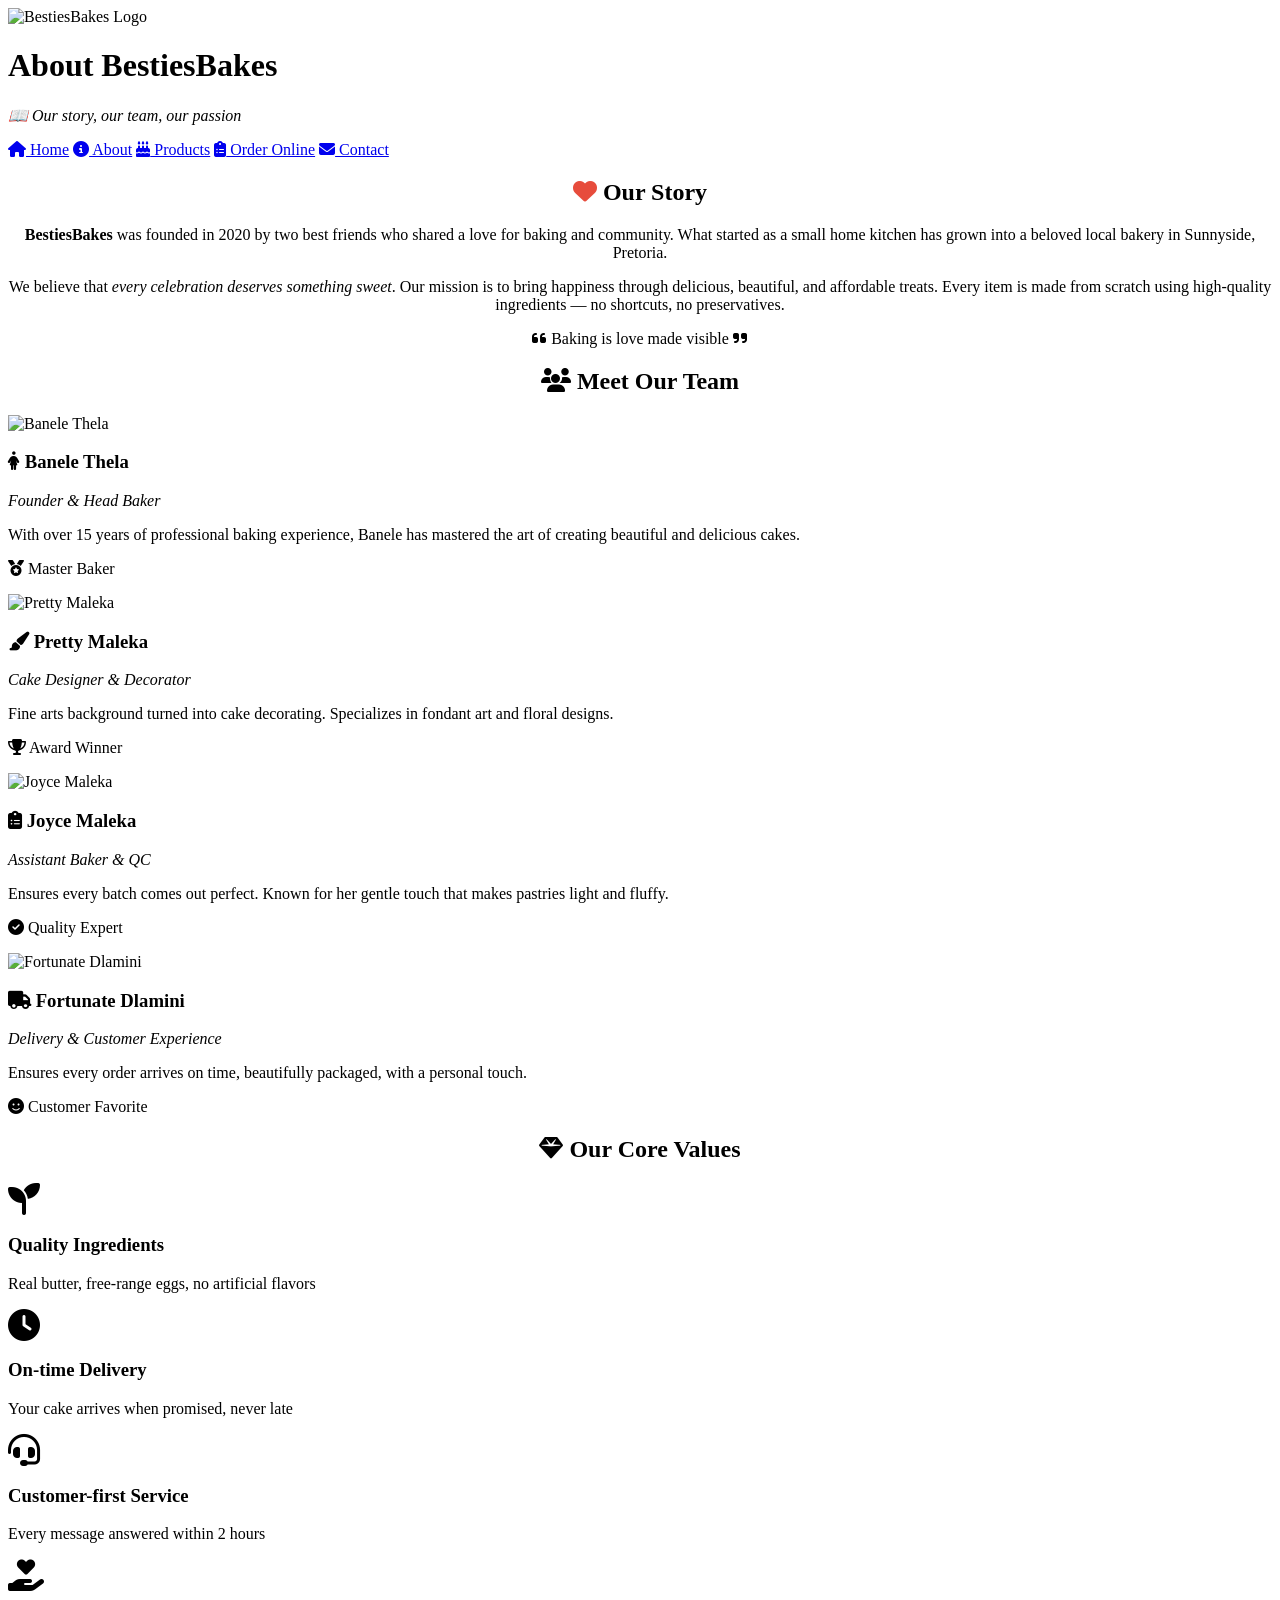
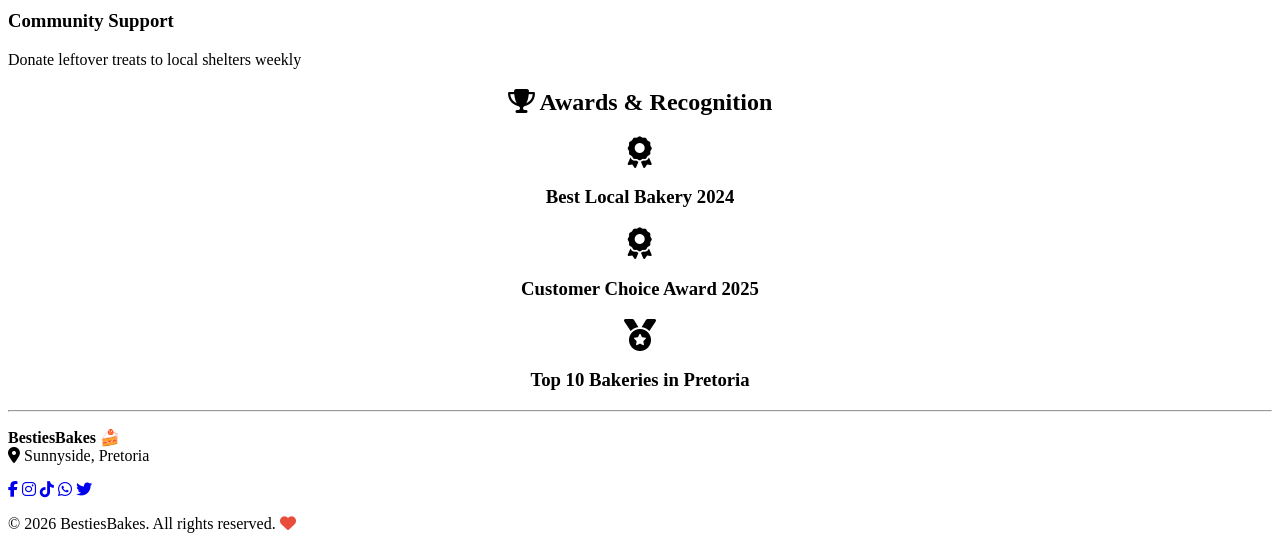
==== about.html @ 9dcc9123 "Add files via upload" ====
<!DOCTYPE html>
<html lang="en">
<head>
    <meta charset="UTF-8">
    <meta name="viewport" content="width=device-width, initial-scale=1.0">
    <title>BestiesBakes | About - Our Story & Team</title>
    <link rel="stylesheet" href="css/style.css">
    <link rel="stylesheet" href="https://cdnjs.cloudflare.com/ajax/libs/font-awesome/6.4.0/css/all.min.css">
</head>
<body>

<header>
    <img src="images/logo1.jpg" alt="BestiesBakes Logo">
    <h1>About BestiesBakes</h1>
    <p><i>📖 Our story, our team, our passion</i></p>
</header>

<nav>
    <a href="index.html"><i class="fas fa-home"></i> Home</a>
    <a href="about.html"><i class="fas fa-info-circle"></i> About</a>
    <a href="products.html"><i class="fas fa-cake-candles"></i> Products</a>
    <a href="order.html"><i class="fas fa-clipboard-list"></i> Order Online</a>
    <a href="contact.html"><i class="fas fa-envelope"></i> Contact</a>
</nav>

<!-- Our Story -->
<section class="section">
    <h2 style="text-align: center;"><i class="fas fa-heart" style="color: #e74c3c;"></i> Our Story</h2>
    <div class="highlight-box" style="text-align: center;">
        <p><b>BestiesBakes</b> was founded in 2020 by two best friends who shared a love for baking and community. 
        What started as a small home kitchen has grown into a beloved local bakery in Sunnyside, Pretoria.</p>
        <p>We believe that <i>every celebration deserves something sweet</i>. Our mission is to bring happiness 
        through delicious, beautiful, and affordable treats. Every item is made from scratch using high-quality 
        ingredients — no shortcuts, no preservatives.</p>
        <p><i class="fas fa-quote-left"></i> Baking is love made visible <i class="fas fa-quote-right"></i></p>
    </div>
</section>

<!-- Meet Our Team -->
<section class="section">
    <h2 style="text-align: center;"><i class="fas fa-users"></i> Meet Our Team</h2>
    <div class="product-grid">
        <div class="product-card">
            <img src="images/benale.jpg" alt="Banele Thela">
            <div class="product-card-content">
                <h3><i class="fas fa-female"></i> Banele Thela</h3>
                <p><i>Founder & Head Baker</i></p>
                <p>With over 15 years of professional baking experience, Banele has mastered the art of creating beautiful and delicious cakes.</p>
                <p><span class="badge"><i class="fas fa-medal"></i> Master Baker</span></p>
            </div>
        </div>
        <div class="product-card">
            <img src="images/thando.jpg" alt="Pretty Maleka">
            <div class="product-card-content">
                <h3><i class="fas fa-paintbrush"></i> Pretty Maleka</h3>
                <p><i>Cake Designer & Decorator</i></p>
                <p>Fine arts background turned into cake decorating. Specializes in fondant art and floral designs.</p>
                <p><span class="badge"><i class="fas fa-trophy"></i> Award Winner</span></p>
            </div>
        </div>
        <div class="product-card">
            <img src="images/maria.jpg" alt="Joyce Maleka">
            <div class="product-card-content">
                <h3><i class="fas fa-clipboard-list"></i> Joyce Maleka</h3>
                <p><i>Assistant Baker & QC</i></p>
                <p>Ensures every batch comes out perfect. Known for her gentle touch that makes pastries light and fluffy.</p>
                <p><span class="badge"><i class="fas fa-check-circle"></i> Quality Expert</span></p>
            </div>
        </div>
        <div class="product-card">
            <img src="images/fortunate.jpg" alt="Fortunate Dlamini">
            <div class="product-card-content">
                <h3><i class="fas fa-truck"></i> Fortunate Dlamini</h3>
                <p><i>Delivery & Customer Experience</i></p>
                <p>Ensures every order arrives on time, beautifully packaged, with a personal touch.</p>
                <p><span class="badge"><i class="fas fa-smile"></i> Customer Favorite</span></p>
            </div>
        </div>
    </div>
</section>

<!-- Our Values -->
<section class="section">
    <h2 style="text-align: center;"><i class="fas fa-gem"></i> Our Core Values</h2>
    <div class="product-grid">
        <div class="highlight-box">
            <i class="fas fa-seedling" style="font-size: 2rem; color: var(--secondary-gold);"></i>
            <h3>Quality Ingredients</h3>
            <p>Real butter, free-range eggs, no artificial flavors</p>
        </div>
        <div class="highlight-box">
            <i class="fas fa-clock" style="font-size: 2rem; color: var(--secondary-gold);"></i>
            <h3>On-time Delivery</h3>
            <p>Your cake arrives when promised, never late</p>
        </div>
        <div class="highlight-box">
            <i class="fas fa-headset" style="font-size: 2rem; color: var(--secondary-gold);"></i>
            <h3>Customer-first Service</h3>
            <p>Every message answered within 2 hours</p>
        </div>
        <div class="highlight-box">
            <i class="fas fa-hand-holding-heart" style="font-size: 2rem; color: var(--secondary-gold);"></i>
            <h3>Community Support</h3>
            <p>Donate leftover treats to local shelters weekly</p>
        </div>
    </div>
</section>

<!-- Awards -->
<section class="section">
    <h2 style="text-align: center;"><i class="fas fa-trophy"></i> Awards & Recognition</h2>
    <div class="product-grid">
        <div class="highlight-box" style="text-align: center;">
            <i class="fas fa-award" style="font-size: 2rem;"></i>
            <h3>Best Local Bakery 2024</h3>
        </div>
        <div class="highlight-box" style="text-align: center;">
            <i class="fas fa-award" style="font-size: 2rem;"></i>
            <h3>Customer Choice Award 2025</h3>
        </div>
        <div class="highlight-box" style="text-align: center;">
            <i class="fas fa-medal" style="font-size: 2rem;"></i>
            <h3>Top 10 Bakeries in Pretoria</h3>
        </div>
    </div>
</section>

<hr>

<footer>
    <p><b>BestiesBakes 🍰</b><br>
    <i class="fas fa-map-marker-alt"></i> Sunnyside, Pretoria</p>
    
    <div class="social-icons">
        <a href="#"><i class="fab fa-facebook-f"></i></a>
        <a href="#"><i class="fab fa-instagram"></i></a>
        <a href="#"><i class="fab fa-tiktok"></i></a>
        <a href="#"><i class="fab fa-whatsapp"></i></a>
        <a href="#"><i class="fab fa-twitter"></i></a>
    </div>
    
    <p>&copy; 2026 BestiesBakes. All rights reserved. <i class="fas fa-heart" style="color: #e74c3c;"></i></p>
</footer>

</body>
</html>
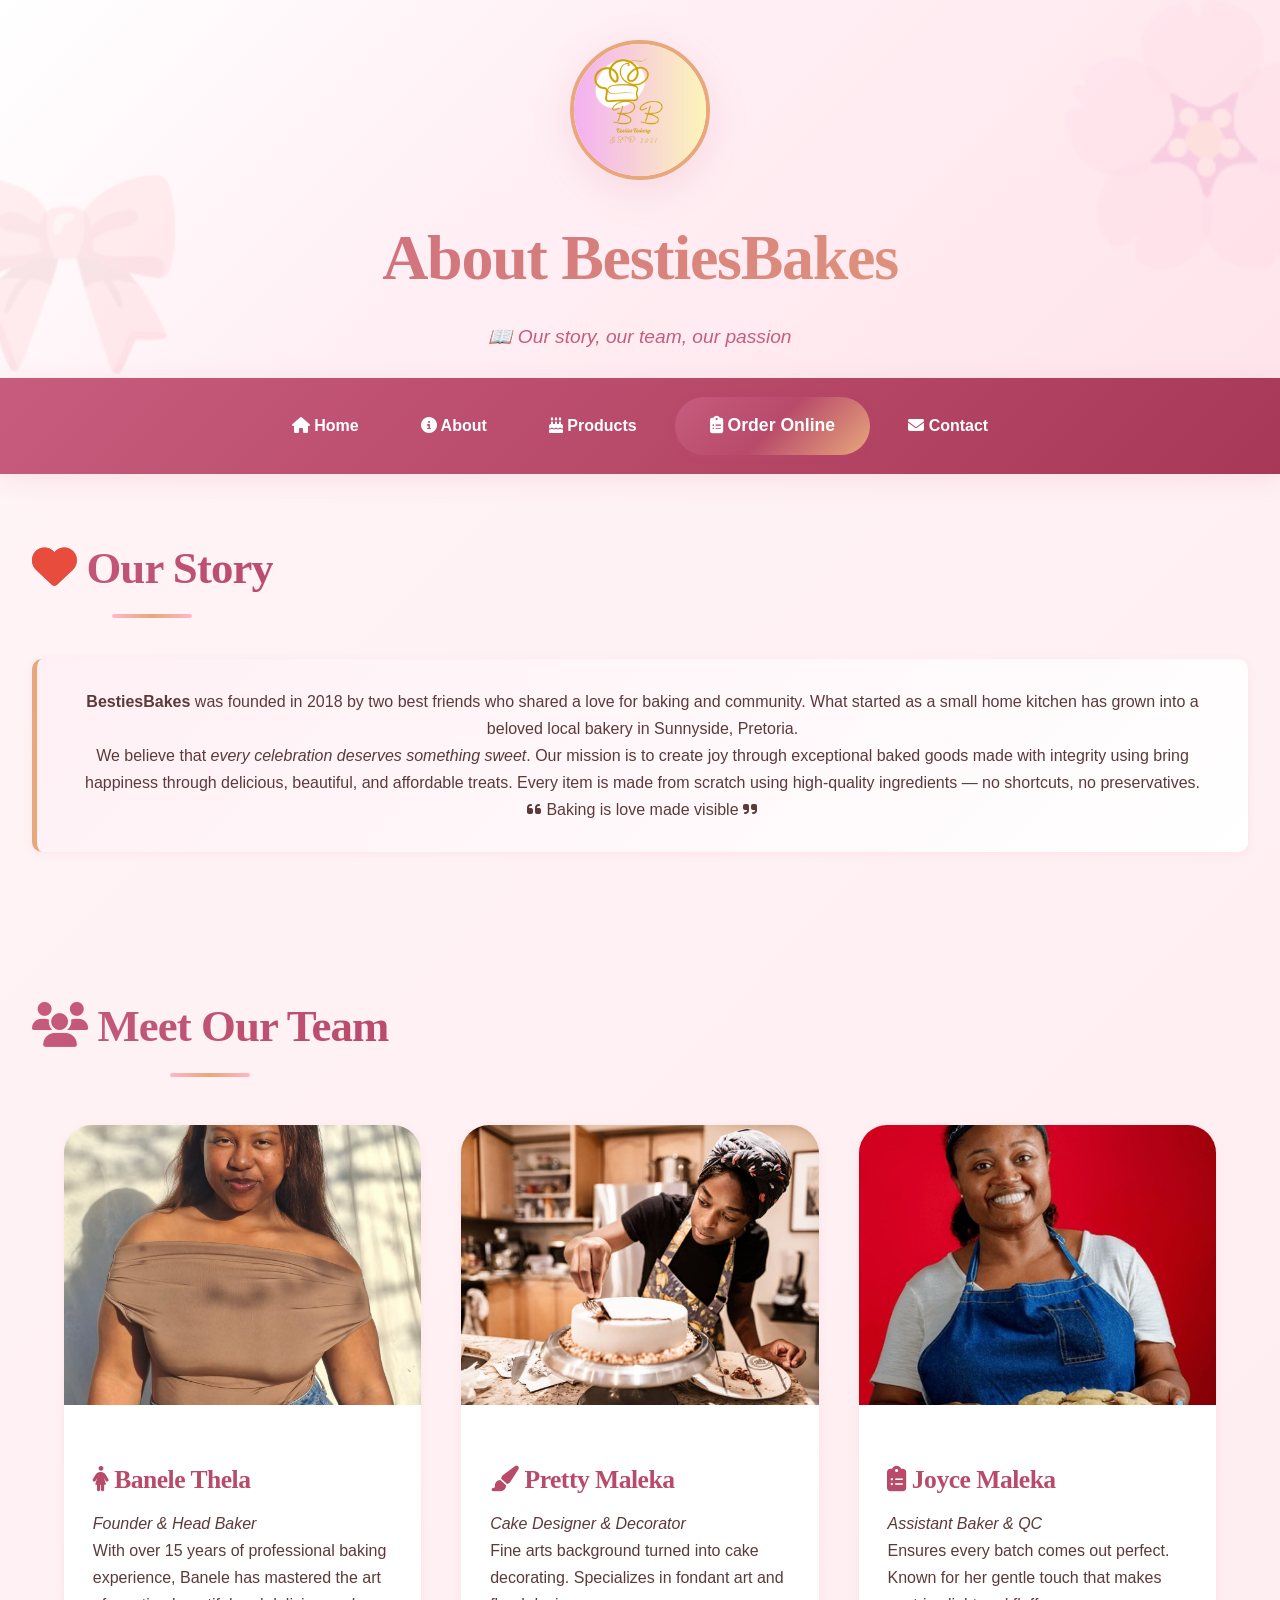
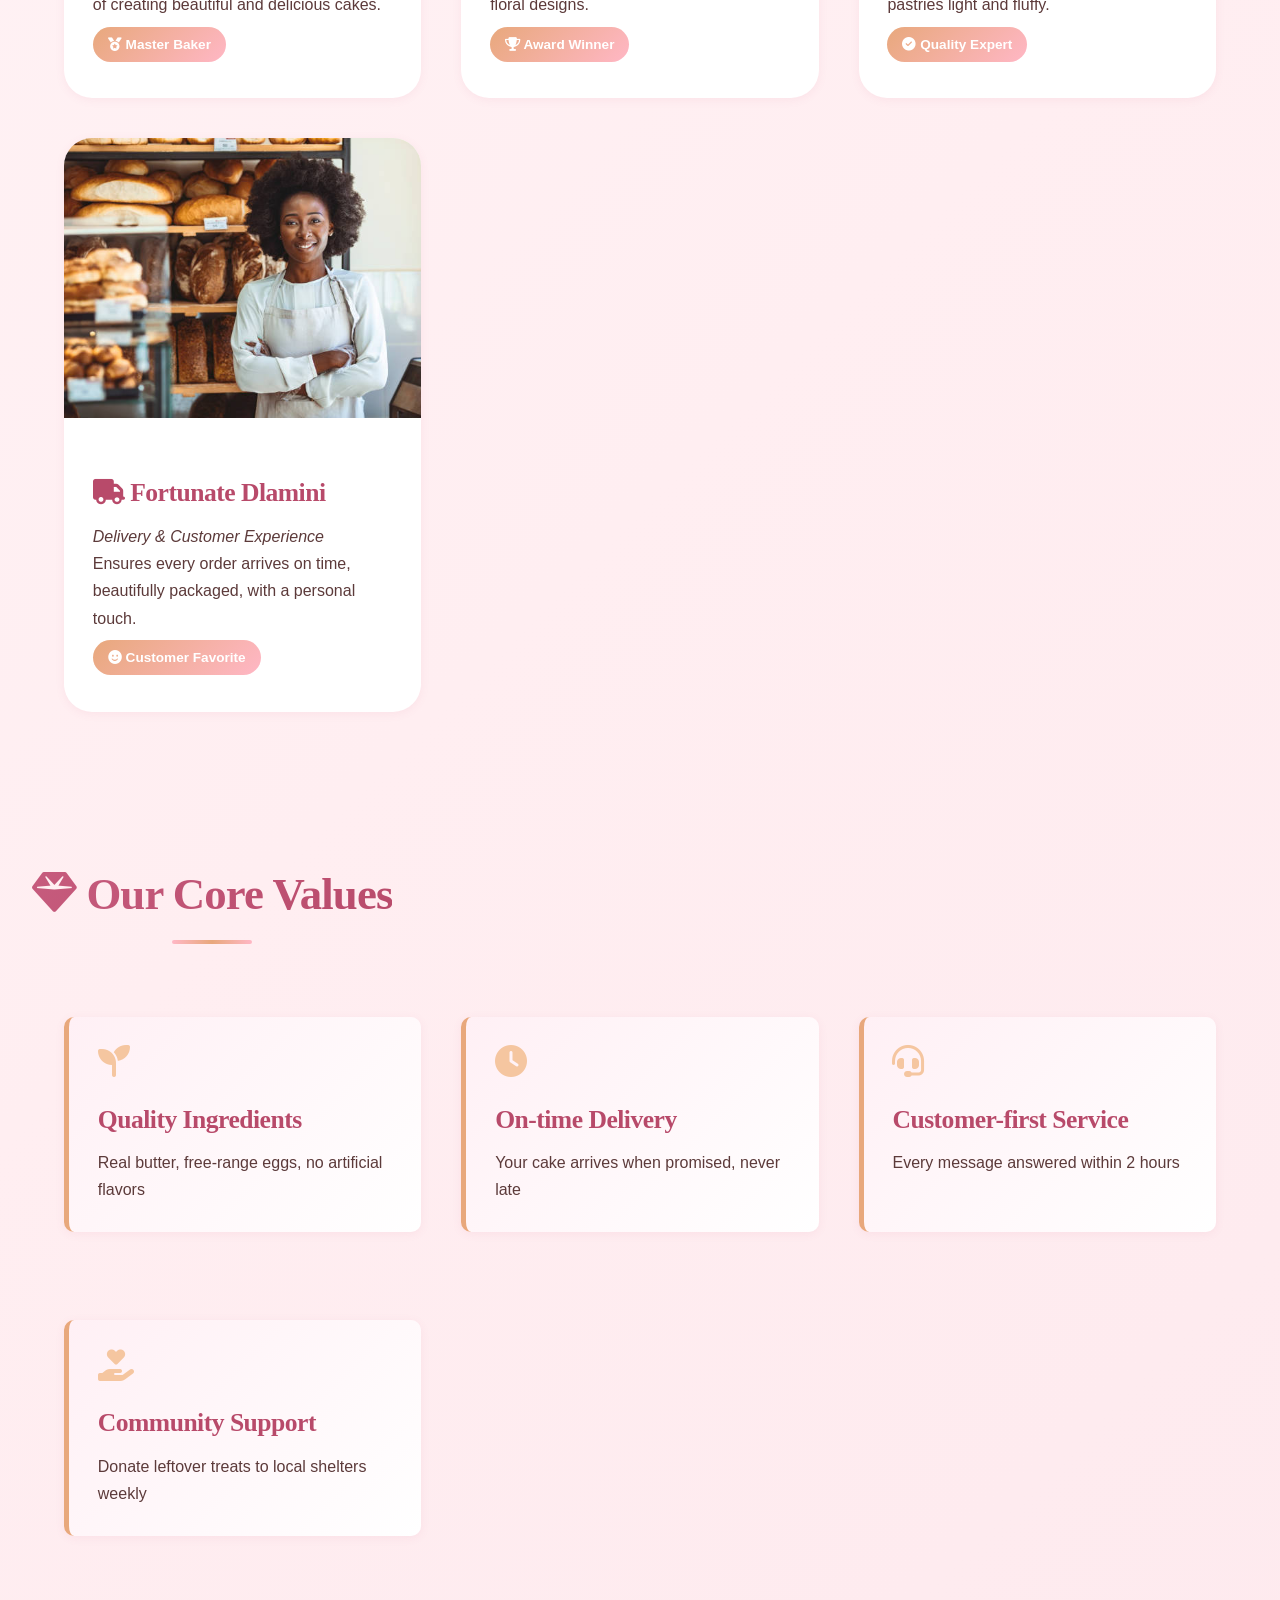
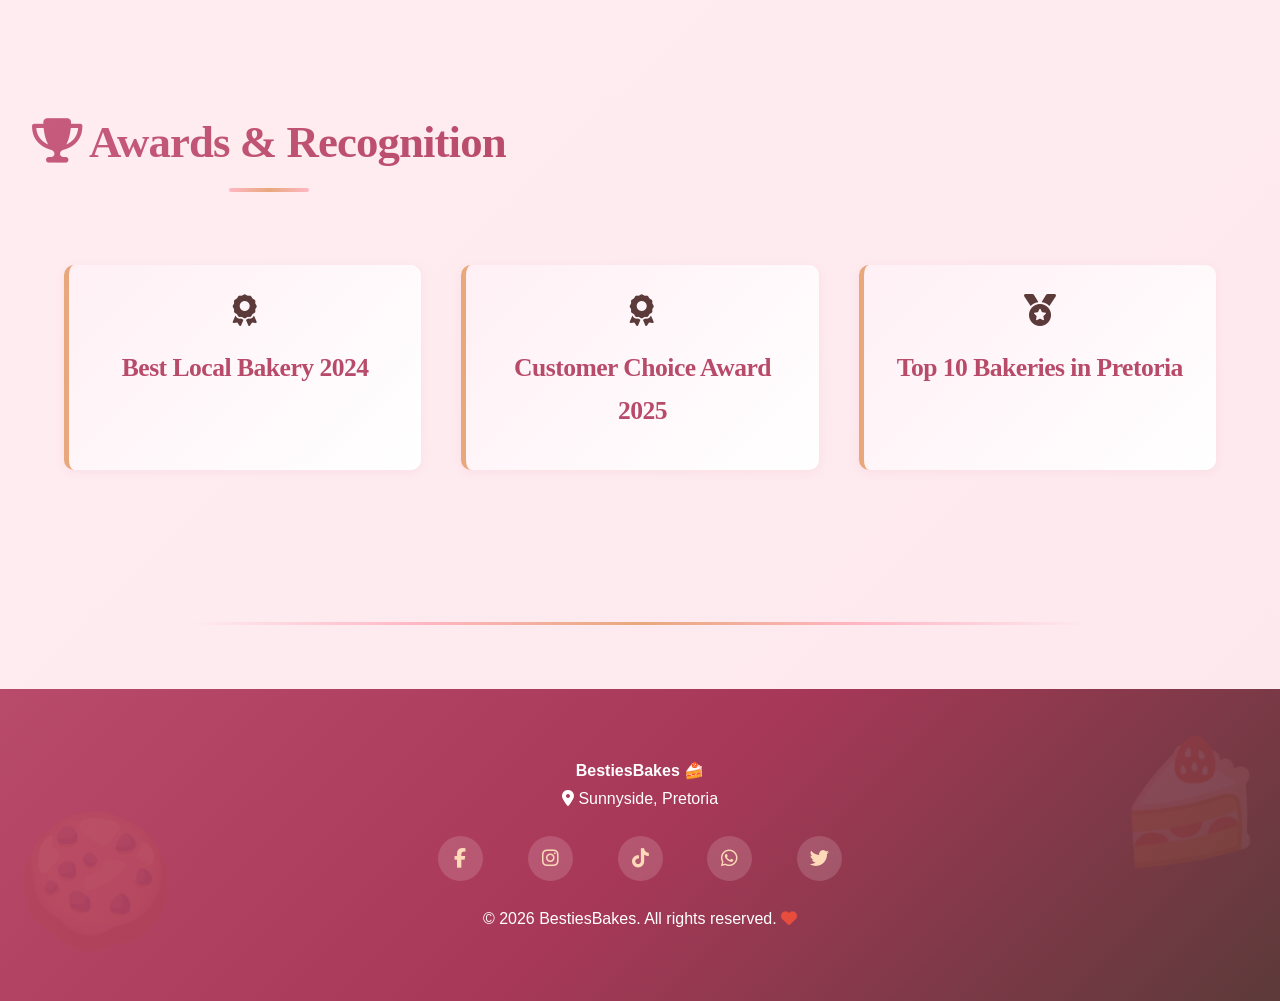
==== commit 23b87412: "Update about.html" ====
--- a/about.html
+++ b/about.html
@@ -27,9 +27,10 @@
 <section class="section">
     <h2 style="text-align: center;"><i class="fas fa-heart" style="color: #e74c3c;"></i> Our Story</h2>
     <div class="highlight-box" style="text-align: center;">
-        <p><b>BestiesBakes</b> was founded in 2020 by two best friends who shared a love for baking and community. 
+        <p><b>BestiesBakes</b> was founded in 2018 by two best friends who shared a love for baking and community. 
         What started as a small home kitchen has grown into a beloved local bakery in Sunnyside, Pretoria.</p>
-        <p>We believe that <i>every celebration deserves something sweet</i>. Our mission is to bring happiness 
+        <p>We believe that <i>every celebration deserves something sweet</i>. Our mission is to  create joy through exceptional baked
+            goods made with integrity using  bring happiness 
         through delicious, beautiful, and affordable treats. Every item is made from scratch using high-quality 
         ingredients — no shortcuts, no preservatives.</p>
         <p><i class="fas fa-quote-left"></i> Baking is love made visible <i class="fas fa-quote-right"></i></p>
--- a/css/style.css
+++ b/css/style.css
@@ -0,0 +1,948 @@
+/* ---------- GOOGLE FONTS (MOVED TO TOP) ---------- */
+@import url('https://fonts.googleapis.com/css2?family=Playfair+Display:wght@400;500;600;700;800;900&family=Poppins:wght@300;400;500;600;700&display=swap');
+
+/* ---------- CSS VARIABLES (THEME COLORS) - PINK DELIGHT ---------- */
+:root {
+    /* Primary Colors - Beautiful Pinks */
+    --primary-burgundy: #C75C7E;
+    --primary-maroon: #B84A6A;
+    --secondary-gold: #F5C6A0;
+    --secondary-cream: #FFF5F7;
+    
+    /* Accent Colors - Pink & Rose Mix */
+    --accent-rose: #FFB7C5;
+    --accent-caramel: #E8A87C;
+    --accent-mint: #B5D8C4;
+    --accent-peach: #FFDAB9;
+    --accent-warm: #FDE2C4;
+    --accent-blush: #FFD1DC;
+    --accent-honey: #FCE5B4;
+    --accent-cinnamon: #E28B6F;
+    --accent-lavender: #DDB7E8;
+    --accent-bubblegum: #FFB3BA;
+    --accent-raspberry: #E6737E;
+    
+    /* Neutral Colors */
+    --dark-brown: #5C3A3A;
+    --light-beige: #FFF0F2;
+    --warm-gray: #FDF1F4;
+    --pure-white: #FFFFFF;
+    --soft-black: #3D2B2B;
+    
+    /* Shadows & Effects */
+    --shadow-sm: 0 2px 10px rgba(199, 92, 126, 0.08);
+    --shadow-md: 0 5px 25px rgba(199, 92, 126, 0.12);
+    --shadow-lg: 0 10px 40px rgba(199, 92, 126, 0.15);
+    --shadow-hover: 0 20px 45px rgba(199, 92, 126, 0.25);
+    --shadow-glow: 0 0 40px rgba(245, 198, 160, 0.5);
+    --shadow-soft: 0 15px 35px rgba(199, 92, 126, 0.08);
+    
+    /* Transitions */
+    --transition-fast: 0.3s ease;
+    --transition-slow: 0.5s ease;
+    
+    /* Border Radius */
+    --radius-sm: 10px;
+    --radius-md: 18px;
+    --radius-lg: 28px;
+    --radius-xl: 45px;
+    --radius-xxl: 70px;
+}
+
+/* ---------- RESET & BASE STYLES ---------- */
+* {
+    margin: 0;
+    padding: 0;
+    box-sizing: border-box;
+}
+
+body {
+    font-family: 'Poppins', sans-serif;
+    background: linear-gradient(135deg, #FFF5F7 0%, #FFEEF1 50%, #FDE8ED 100%);
+    color: var(--dark-brown);
+    line-height: 1.7;
+    overflow-x: hidden;
+}
+
+/* ---------- TYPOGRAPHY ---------- */
+h1, h2, h3, h4, h5, h6 {
+    font-family: 'Playfair Display', serif;
+    font-weight: 700;
+    letter-spacing: -0.02em;
+}
+
+h1 {
+    font-size: 4rem;
+    background: linear-gradient(135deg, #C75C7E, #E8A87C, #FFB7C5, #DDA0DD);
+    -webkit-background-clip: text;
+    background-clip: text;
+    color: transparent;
+    margin-bottom: 0.5rem;
+    animation: shimmer 3s infinite;
+    background-size: 300% 300%;
+}
+
+@keyframes shimmer {
+    0%, 100% { background-position: 0% 50%; }
+    50% { background-position: 100% 50%; }
+}
+
+h2 {
+    font-size: 2.8rem;
+    background: linear-gradient(135deg, #C75C7E, #B84A6A);
+    -webkit-background-clip: text;
+    background-clip: text;
+    color: transparent;
+    position: relative;
+    display: inline-block;
+    margin-bottom: 1.8rem;
+}
+
+h2::after {
+    content: '';
+    position: absolute;
+    bottom: -12px;
+    left: 50%;
+    transform: translateX(-50%);
+    width: 80px;
+    height: 4px;
+    background: linear-gradient(90deg, #FFB7C5, #E8A87C, #FFB7C5);
+    border-radius: 5px;
+}
+
+h3 {
+    font-size: 1.6rem;
+    color: #B84A6A;
+    margin: 1rem 0 0.5rem;
+}
+
+/* ---------- HEADER SECTION ---------- */
+header {
+    text-align: center;
+    padding: 2.5rem 2rem 1.5rem;
+    background: linear-gradient(135deg, #FFFFFF 0%, #FFF0F5 40%, #FFE4EB 100%);
+    position: relative;
+    overflow: hidden;
+}
+
+header::before {
+    content: '🌸';
+    font-size: 250px;
+    position: absolute;
+    top: -80px;
+    right: -80px;
+    opacity: 0.1;
+    pointer-events: none;
+    animation: float 6s ease-in-out infinite;
+}
+
+header::after {
+    content: '🎀';
+    font-size: 200px;
+    position: absolute;
+    bottom: -60px;
+    left: -60px;
+    opacity: 0.08;
+    pointer-events: none;
+    animation: float 6s ease-in-out infinite reverse;
+}
+
+@keyframes float {
+    0%, 100% { transform: translateY(0) rotate(0deg); }
+    50% { transform: translateY(-15px) rotate(5deg); }
+}
+
+header img {
+    width: 140px;
+    height: 140px;
+    border-radius: 50%;
+    object-fit: cover;
+    box-shadow: var(--shadow-lg);
+    border: 4px solid #E8A87C;
+    transition: var(--transition-fast);
+    animation: logoFloat 3s ease-in-out infinite;
+}
+
+@keyframes logoFloat {
+    0%, 100% { transform: translateY(0); }
+    50% { transform: translateY(-12px); }
+}
+
+header img:hover {
+    transform: scale(1.05);
+    box-shadow: var(--shadow-hover);
+    border-color: #FFB7C5;
+}
+
+header h1 {
+    margin-top: 1rem;
+}
+
+header p {
+    font-size: 1.2rem;
+    color: #C75C7E;
+    font-style: italic;
+}
+
+/* ---------- NAVIGATION BAR ---------- */
+nav {
+    background: linear-gradient(135deg, #C75C7E, #B84A6A, #A83858);
+    padding: 1.2rem;
+    text-align: center;
+    position: sticky;
+    top: 0;
+    z-index: 1000;
+    box-shadow: var(--shadow-md);
+}
+
+nav a {
+    color: var(--pure-white);
+    text-decoration: none;
+    padding: 0.6rem 1.5rem;
+    margin: 0 0.3rem;
+    font-weight: 600;
+    font-size: 1rem;
+    transition: var(--transition-fast);
+    border-radius: var(--radius-xl);
+    display: inline-block;
+    position: relative;
+}
+
+nav a:hover {
+    background: rgba(255, 255, 255, 0.25);
+    transform: translateY(-3px);
+    color: #FFDAB9;
+}
+
+nav a::before {
+    content: '';
+    position: absolute;
+    bottom: 0;
+    left: 50%;
+    transform: translateX(-50%);
+    width: 0;
+    height: 2px;
+    background: #FFDAB9;
+    transition: width 0.3s ease;
+}
+
+nav a:hover::before {
+    width: 50%;
+}
+
+/* ---------- HR DIVIDER (DECORATIVE) ---------- */
+hr {
+    border: none;
+    height: 3px;
+    background: linear-gradient(90deg, transparent, #FFB7C5, #E8A87C, #FFB7C5, transparent);
+    margin: 2.5rem auto;
+    width: 70%;
+    border-radius: 5px;
+}
+
+/* ============================================
+   BIGGER IMAGES WITH BEAUTIFUL PINK COLORS
+   ============================================ */
+
+/* Hero Container - MAIN BIG IMAGE */
+.hero-container {
+    background: linear-gradient(135deg, #FFEBF0 0%, #FFE4EB 30%, #FFF0F5 60%, #FFEBF0 100%);
+    padding: 50px 30px;
+    border-radius: var(--radius-xxl);
+    margin: 30px auto;
+    max-width: 1300px;
+    box-shadow: var(--shadow-lg), inset 0 2px 5px rgba(255,255,255,0.8);
+    position: relative;
+    overflow: hidden;
+    border: 1px solid rgba(255,183,197,0.5);
+}
+
+.hero-container::before {
+    content: '💗';
+    font-size: 200px;
+    position: absolute;
+    bottom: -40px;
+    left: -40px;
+    opacity: 0.1;
+    pointer-events: none;
+    animation: sparkle 4s ease-in-out infinite;
+}
+
+.hero-container::after {
+    content: '💕';
+    font-size: 180px;
+    position: absolute;
+    top: -40px;
+    right: -40px;
+    opacity: 0.1;
+    pointer-events: none;
+    animation: sparkle 4s ease-in-out infinite reverse;
+}
+
+@keyframes sparkle {
+    0%, 100% { opacity: 0.08; transform: scale(1); }
+    50% { opacity: 0.15; transform: scale(1.05); }
+}
+
+.hero-image {
+    width: 100%;
+    max-width: 1100px;
+    height: auto;
+    min-height: 450px;
+    border-radius: var(--radius-lg);
+    box-shadow: var(--shadow-lg);
+    transition: var(--transition-fast);
+    display: block;
+    margin: 0 auto;
+    border: 4px solid rgba(255,255,255,0.9);
+    object-fit: cover;
+}
+
+.hero-image:hover {
+    transform: scale(1.02);
+    box-shadow: var(--shadow-hover);
+    border-color: #E8A87C;
+}
+
+/* Dual Image Wrapper - TWO BIG IMAGES SIDE BY SIDE */
+.dual-image-wrapper {
+    background: linear-gradient(135deg, #FFF0F5, #FFEBF0, #FFE9EF);
+    padding: 45px 30px;
+    border-radius: 60px;
+    margin: 40px auto;
+    max-width: 1300px;
+    box-shadow: var(--shadow-md), inset 0 1px 3px rgba(255,255,255,0.8);
+    position: relative;
+}
+
+.dual-image-wrapper::before {
+    content: '🌸';
+    font-size: 80px;
+    position: absolute;
+    top: -25px;
+    left: 20px;
+    opacity: 0.25;
+    animation: bounce 3s ease-in-out infinite;
+}
+
+.dual-image-wrapper::after {
+    content: '🌷';
+    font-size: 80px;
+    position: absolute;
+    bottom: -25px;
+    right: 20px;
+    opacity: 0.25;
+    animation: bounce 3s ease-in-out infinite reverse;
+}
+
+@keyframes bounce {
+    0%, 100% { transform: translateY(0); }
+    50% { transform: translateY(-10px); }
+}
+
+/* Individual Image Cards - BIGGER */
+.image-card {
+    background: linear-gradient(135deg, var(--pure-white), #FFF5F7);
+    padding: 20px;
+    border-radius: 40px;
+    box-shadow: 0 15px 35px rgba(199, 92, 126, 0.1);
+    transition: var(--transition-slow);
+    text-align: center;
+    margin: 10px;
+    border: 1px solid rgba(232, 168, 124, 0.3);
+}
+
+.image-card:hover {
+    transform: translateY(-10px) scale(1.02);
+    box-shadow: var(--shadow-hover);
+    border-color: #FFB7C5;
+}
+
+.image-card img {
+    width: 100%;
+    height: 350px;
+    object-fit: cover;
+    border-radius: 30px;
+    transition: var(--transition-fast);
+    box-shadow: var(--shadow-sm);
+}
+
+.image-card img:hover {
+    transform: scale(1.01);
+    box-shadow: var(--shadow-md);
+}
+
+.image-card p {
+    margin-top: 18px;
+    font-size: 1.2rem;
+    font-style: italic;
+    color: #C75C7E;
+    font-weight: 600;
+}
+
+/* Responsive for bigger images */
+@media (max-width: 768px) {
+    .hero-image {
+        min-height: 280px;
+    }
+    .image-card img {
+        height: 220px;
+    }
+    .hero-container {
+        padding: 30px 20px;
+    }
+    .dual-image-wrapper {
+        padding: 30px 20px;
+    }
+    .image-card p {
+        font-size: 1rem;
+    }
+}
+
+@media (max-width: 480px) {
+    .hero-image {
+        min-height: 200px;
+    }
+    .image-card img {
+        height: 180px;
+    }
+}
+
+/* Gallery Section Background */
+.gallery-section {
+    background: linear-gradient(135deg, rgba(255, 183, 197, 0.1), rgba(232, 168, 124, 0.08));
+    padding: 50px 25px;
+    border-radius: var(--radius-xl);
+    margin: 40px auto;
+}
+
+/* Welcome Section */
+.welcome-section {
+    background: linear-gradient(135deg, #FFF5F7, #FFF0F5);
+    padding: 40px;
+    border-radius: 50px;
+    margin: 30px auto;
+    text-align: center;
+    box-shadow: var(--shadow-soft);
+}
+
+/* ---------- TABLES (PRODUCT DISPLAY) ---------- */
+table {
+    width: 100%;
+    max-width: 1300px;
+    margin: 2rem auto;
+    border-collapse: collapse;
+    background: var(--pure-white);
+    border-radius: var(--radius-lg);
+    overflow: hidden;
+    box-shadow: var(--shadow-md);
+}
+
+td {
+    padding: 2rem;
+    text-align: center;
+    transition: var(--transition-fast);
+    background: var(--pure-white);
+}
+
+td:hover {
+    transform: translateY(-5px);
+    background: #FFF5F7;
+}
+
+table img {
+    width: 220px;
+    height: 220px;
+    object-fit: cover;
+    border-radius: var(--radius-md);
+    margin-bottom: 1rem;
+    box-shadow: var(--shadow-sm);
+    transition: var(--transition-fast);
+}
+
+table img:hover {
+    transform: scale(1.08);
+    box-shadow: var(--shadow-md);
+}
+
+/* ---------- BUTTONS ---------- */
+button, .btn, a[href="order.html"] {
+    background: linear-gradient(135deg, #C75C7E, #B84A6A, #E8A87C);
+    color: var(--pure-white);
+    border: none;
+    padding: 14px 35px;
+    font-size: 1.1rem;
+    font-weight: 700;
+    border-radius: var(--radius-xl);
+    cursor: pointer;
+    transition: var(--transition-fast);
+    font-family: 'Poppins', sans-serif;
+    box-shadow: var(--shadow-sm);
+    display: inline-block;
+    text-decoration: none;
+}
+
+button:hover, .btn:hover, a[href="order.html"]:hover {
+    transform: translateY(-3px);
+    box-shadow: var(--shadow-hover);
+    background: linear-gradient(135deg, #B84A6A, #A83858, #C75C7E);
+    color: white;
+    letter-spacing: 0.5px;
+}
+
+button:active {
+    transform: translateY(0);
+}
+
+/* ---------- FORM STYLES ---------- */
+form {
+    max-width: 750px;
+    margin: 0 auto;
+    background: var(--pure-white);
+    padding: 2.5rem;
+    border-radius: var(--radius-lg);
+    box-shadow: var(--shadow-lg);
+}
+
+fieldset {
+    border: 2px solid rgba(232, 168, 124, 0.4);
+    border-radius: var(--radius-md);
+    padding: 1.8rem;
+    margin-bottom: 1.5rem;
+}
+
+legend {
+    font-family: 'Playfair Display', serif;
+    font-size: 1.4rem;
+    font-weight: 700;
+    color: #C75C7E;
+    padding: 0 1rem;
+    background: var(--pure-white);
+    border-radius: var(--radius-xl);
+}
+
+input, select, textarea {
+    width: 100%;
+    padding: 14px 18px;
+    margin: 10px 0;
+    border: 2px solid rgba(232, 168, 124, 0.3);
+    border-radius: var(--radius-sm);
+    font-family: 'Poppins', sans-serif;
+    font-size: 1rem;
+    transition: var(--transition-fast);
+    background: var(--pure-white);
+}
+
+input:focus, select:focus, textarea:focus {
+    outline: none;
+    border-color: #FFB7C5;
+    box-shadow: 0 0 0 4px rgba(255, 183, 197, 0.2);
+}
+
+label {
+    font-weight: 600;
+    color: #B84A6A;
+    margin-top: 0.8rem;
+    display: inline-block;
+}
+
+/* ---------- LISTS ---------- */
+ul {
+    list-style: none;
+    padding-left: 0;
+}
+
+ul li {
+    padding: 10px 0;
+    position: relative;
+    padding-left: 32px;
+    font-size: 1.05rem;
+}
+
+ul li::before {
+    content: '🌸';
+    position: absolute;
+    left: 0;
+    color: #E8A87C;
+    font-size: 1.1rem;
+}
+
+/* ---------- LINKS ---------- */
+a {
+    color: #C75C7E;
+    text-decoration: none;
+    transition: var(--transition-fast);
+}
+
+a:hover {
+    color: #E8A87C;
+    text-decoration: underline;
+}
+
+/* ---------- FOOTER ---------- */
+footer {
+    background: linear-gradient(135deg, #B84A6A, #A83858, #5C3A3A);
+    color: var(--pure-white);
+    text-align: center;
+    padding: 3.5rem 2rem;
+    margin-top: 4rem;
+    position: relative;
+}
+
+footer::before {
+    content: '🍪';
+    font-size: 130px;
+    position: absolute;
+    bottom: 10px;
+    left: 15px;
+    opacity: 0.08;
+    pointer-events: none;
+}
+
+footer::after {
+    content: '🍰';
+    font-size: 120px;
+    position: absolute;
+    top: 10px;
+    right: 15px;
+    opacity: 0.08;
+    pointer-events: none;
+}
+
+footer p {
+    margin: 0.8rem 0;
+}
+
+footer a {
+    color: #FFDAB9;
+    margin: 0 0.8rem;
+    font-weight: 500;
+}
+
+footer a:hover {
+    color: var(--pure-white);
+    text-decoration: none;
+    transform: translateY(-2px);
+    display: inline-block;
+}
+
+/* ---------- SECTION STYLES ---------- */
+.section {
+    padding: 3.5rem 2rem;
+    max-width: 1300px;
+    margin: 0 auto;
+}
+
+/* ---------- PRICE TAGS ---------- */
+.price {
+    font-size: 2rem;
+    font-weight: 800;
+    color: #C75C7E;
+    display: inline-block;
+    margin: 0.5rem 0;
+}
+
+.price::before {
+    content: 'R';
+    font-size: 1.3rem;
+}
+
+/* ---------- BADGES & LABELS ---------- */
+.badge {
+    display: inline-block;
+    background: linear-gradient(135deg, #E8A87C, #FFB7C5);
+    color: var(--pure-white);
+    padding: 6px 15px;
+    border-radius: var(--radius-xl);
+    font-size: 0.85rem;
+    font-weight: 700;
+    margin: 0.5rem 0;
+}
+
+.badge-popular {
+    background: linear-gradient(135deg, #E6737E, #C75C7E, #E8A87C);
+    animation: pulse 2s infinite;
+}
+
+@keyframes pulse {
+    0%, 100% { transform: scale(1); }
+    50% { transform: scale(1.05); }
+}
+
+/* ---------- TESTIMONIAL CARDS ---------- */
+.testimonial {
+    background: var(--pure-white);
+    padding: 2rem;
+    border-radius: var(--radius-md);
+    box-shadow: var(--shadow-sm);
+    transition: var(--transition-fast);
+    margin: 1rem;
+    border-bottom: 4px solid #FFB7C5;
+}
+
+.testimonial:hover {
+    transform: translateY(-8px);
+    box-shadow: var(--shadow-lg);
+    border-bottom-color: #E8A87C;
+}
+
+/* ---------- MAP IFRAME ---------- */
+iframe {
+    border-radius: var(--radius-lg);
+    box-shadow: var(--shadow-md);
+}
+
+/* ---------- RESPONSIVE DESIGN ---------- */
+@media (max-width: 768px) {
+    h1 {
+        font-size: 2.8rem;
+    }
+    
+    h2 {
+        font-size: 2rem;
+    }
+    
+    nav a {
+        padding: 0.4rem 1rem;
+        font-size: 0.85rem;
+        margin: 0.15rem;
+    }
+    
+    td {
+        display: block;
+        width: 100%;
+        margin-bottom: 1rem;
+        border-radius: var(--radius-md);
+    }
+    
+    form {
+        margin: 1rem;
+        padding: 1.5rem;
+    }
+    
+    .section {
+        padding: 2rem 1rem;
+    }
+    
+    header img {
+        width: 100px;
+        height: 100px;
+    }
+    
+    table img {
+        width: 160px;
+        height: 160px;
+    }
+    
+    .price {
+        font-size: 1.6rem;
+    }
+}
+
+@media (max-width: 480px) {
+    h1 {
+        font-size: 2.2rem;
+    }
+    
+    h2 {
+        font-size: 1.6rem;
+    }
+    
+    .price {
+        font-size: 1.4rem;
+    }
+    
+    button, .btn, a[href="order.html"] {
+        padding: 10px 22px;
+        font-size: 0.9rem;
+    }
+    
+    table img {
+        width: 140px;
+        height: 140px;
+    }
+    
+    .hero-image {
+        min-height: 180px;
+    }
+}
+
+/* ---------- ANIMATIONS ---------- */
+@keyframes fadeInUp {
+    from {
+        opacity: 0;
+        transform: translateY(40px);
+    }
+    to {
+        opacity: 1;
+        transform: translateY(0);
+    }
+}
+
+.fade-in {
+    animation: fadeInUp 0.8s ease-out;
+}
+
+/* ---------- CUSTOM SCROLLBAR ---------- */
+::-webkit-scrollbar {
+    width: 12px;
+}
+
+::-webkit-scrollbar-track {
+    background: linear-gradient(135deg, #FDF1F4, #FFF0F2);
+    border-radius: 10px;
+}
+
+::-webkit-scrollbar-thumb {
+    background: linear-gradient(135deg, #C75C7E, #E8A87C, #FFB7C5);
+    border-radius: 10px;
+}
+
+::-webkit-scrollbar-thumb:hover {
+    background: linear-gradient(135deg, #B84A6A, #C75C7E);
+}
+
+/* ---------- PRODUCT GRID ---------- */
+.product-grid {
+    display: grid;
+    grid-template-columns: repeat(auto-fit, minmax(300px, 1fr));
+    gap: 2.5rem;
+    padding: 2rem;
+    max-width: 1300px;
+    margin: 0 auto;
+}
+
+.product-card {
+    background: var(--pure-white);
+    border-radius: var(--radius-lg);
+    overflow: hidden;
+    transition: var(--transition-slow);
+    box-shadow: var(--shadow-sm);
+}
+
+.product-card:hover {
+    transform: translateY(-12px);
+    box-shadow: var(--shadow-hover);
+}
+
+.product-card img {
+    width: 100%;
+    height: 280px;
+    object-fit: cover;
+    transition: var(--transition-fast);
+}
+
+.product-card:hover img {
+    transform: scale(1.03);
+}
+
+.product-card-content {
+    padding: 1.8rem;
+}
+
+/* ---------- HIGHLIGHT BOXES ---------- */
+.highlight-box {
+    background: linear-gradient(135deg, #FFF0F5, var(--pure-white));
+    border-left: 5px solid #E8A87C;
+    padding: 1.8rem;
+    margin: 1.5rem 0;
+    border-radius: var(--radius-sm);
+    box-shadow: var(--shadow-sm);
+    transition: var(--transition-fast);
+}
+
+.highlight-box:hover {
+    transform: translateX(5px);
+    border-left-color: #FFB7C5;
+}
+
+/* ---------- SOCIAL ICONS ---------- */
+.social-icons {
+    display: flex;
+    justify-content: center;
+    gap: 1.2rem;
+    margin: 1.5rem 0;
+}
+
+.social-icons a {
+    display: inline-block;
+    width: 45px;
+    height: 45px;
+    line-height: 45px;
+    text-align: center;
+    background: rgba(255, 255, 255, 0.15);
+    border-radius: 50%;
+    transition: var(--transition-fast);
+    font-size: 1.2rem;
+}
+
+.social-icons a:hover {
+    background: linear-gradient(135deg, #E8A87C, #FFB7C5);
+    transform: translateY(-4px) rotate(360deg);
+    color: white;
+}
+
+/* ---------- STATS SECTION ---------- */
+.stats-container {
+    display: flex;
+    justify-content: space-around;
+    flex-wrap: wrap;
+    gap: 25px;
+    background: linear-gradient(135deg, #FFEBF0, #FFE4EB, #FFF0F5);
+    padding: 40px;
+    border-radius: var(--radius-lg);
+    margin: 30px auto;
+    max-width: 1100px;
+}
+
+.stat-item {
+    text-align: center;
+    flex: 1;
+    min-width: 130px;
+    transition: var(--transition-fast);
+}
+
+.stat-item:hover {
+    transform: translateY(-5px);
+}
+
+.stat-icon {
+    font-size: 3.5rem;
+}
+
+.stat-number {
+    font-size: 2.2rem;
+    font-weight: 800;
+    color: #C75C7E;
+    display: block;
+}
+
+.stat-label {
+    font-size: 1rem;
+    color: var(--dark-brown);
+    font-weight: 500;
+}
+
+/* ---------- PRINT STYLES ---------- */
+@media print {
+    nav, footer, .social-icons, button, .btn, a[href="order.html"], .hero-container::before, .hero-container::after {
+        display: none;
+    }
+    
+    body {
+        background: white;
+    }
+    
+    table {
+        box-shadow: none;
+        border: 1px solid #ccc;
+    }
+}
+
+/* ---------- UTILITY CLASSES ---------- */
+.text-center { text-align: center; }
+.mt-3 { margin-top: 2rem; }
+.mb-3 { margin-bottom: 2rem; }
+.p-3 { padding: 2rem; }
+.rounded { border-radius: var(--radius-md); }
+.shadow { box-shadow: var(--shadow-md); }
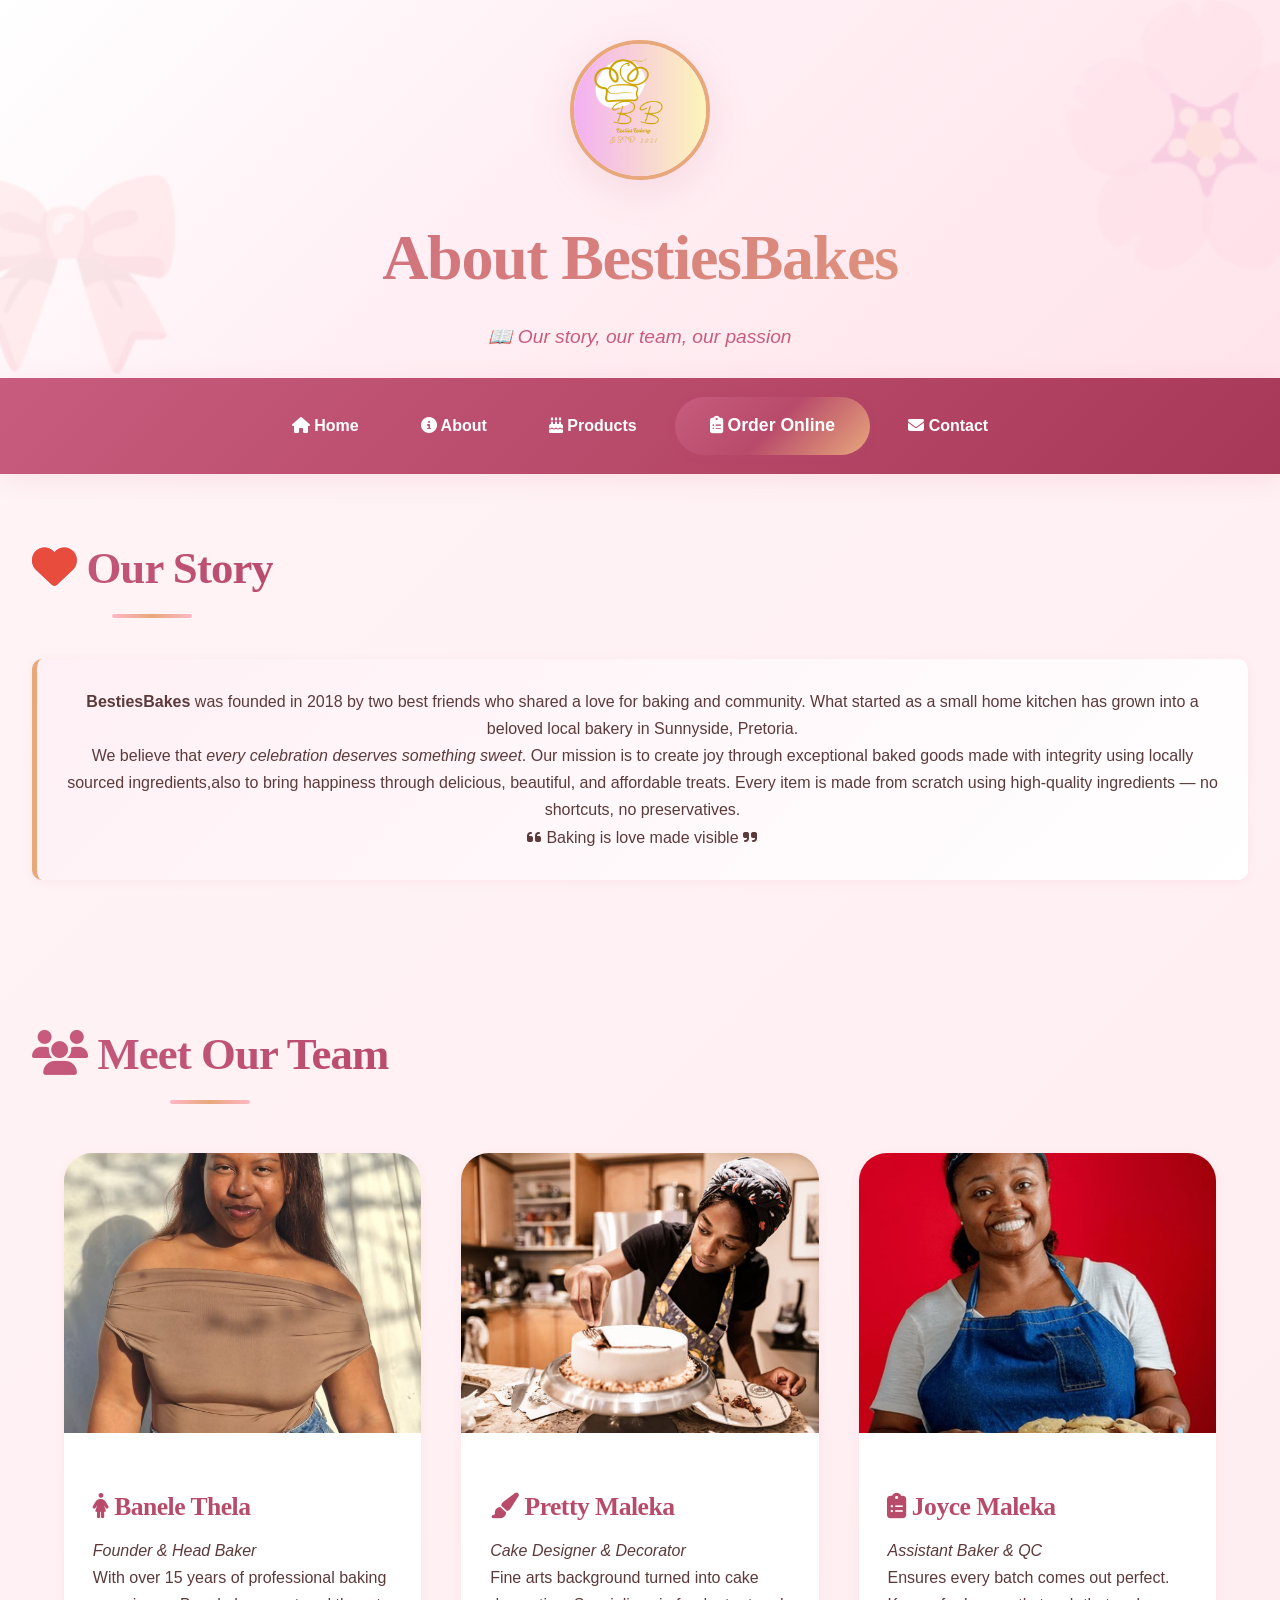
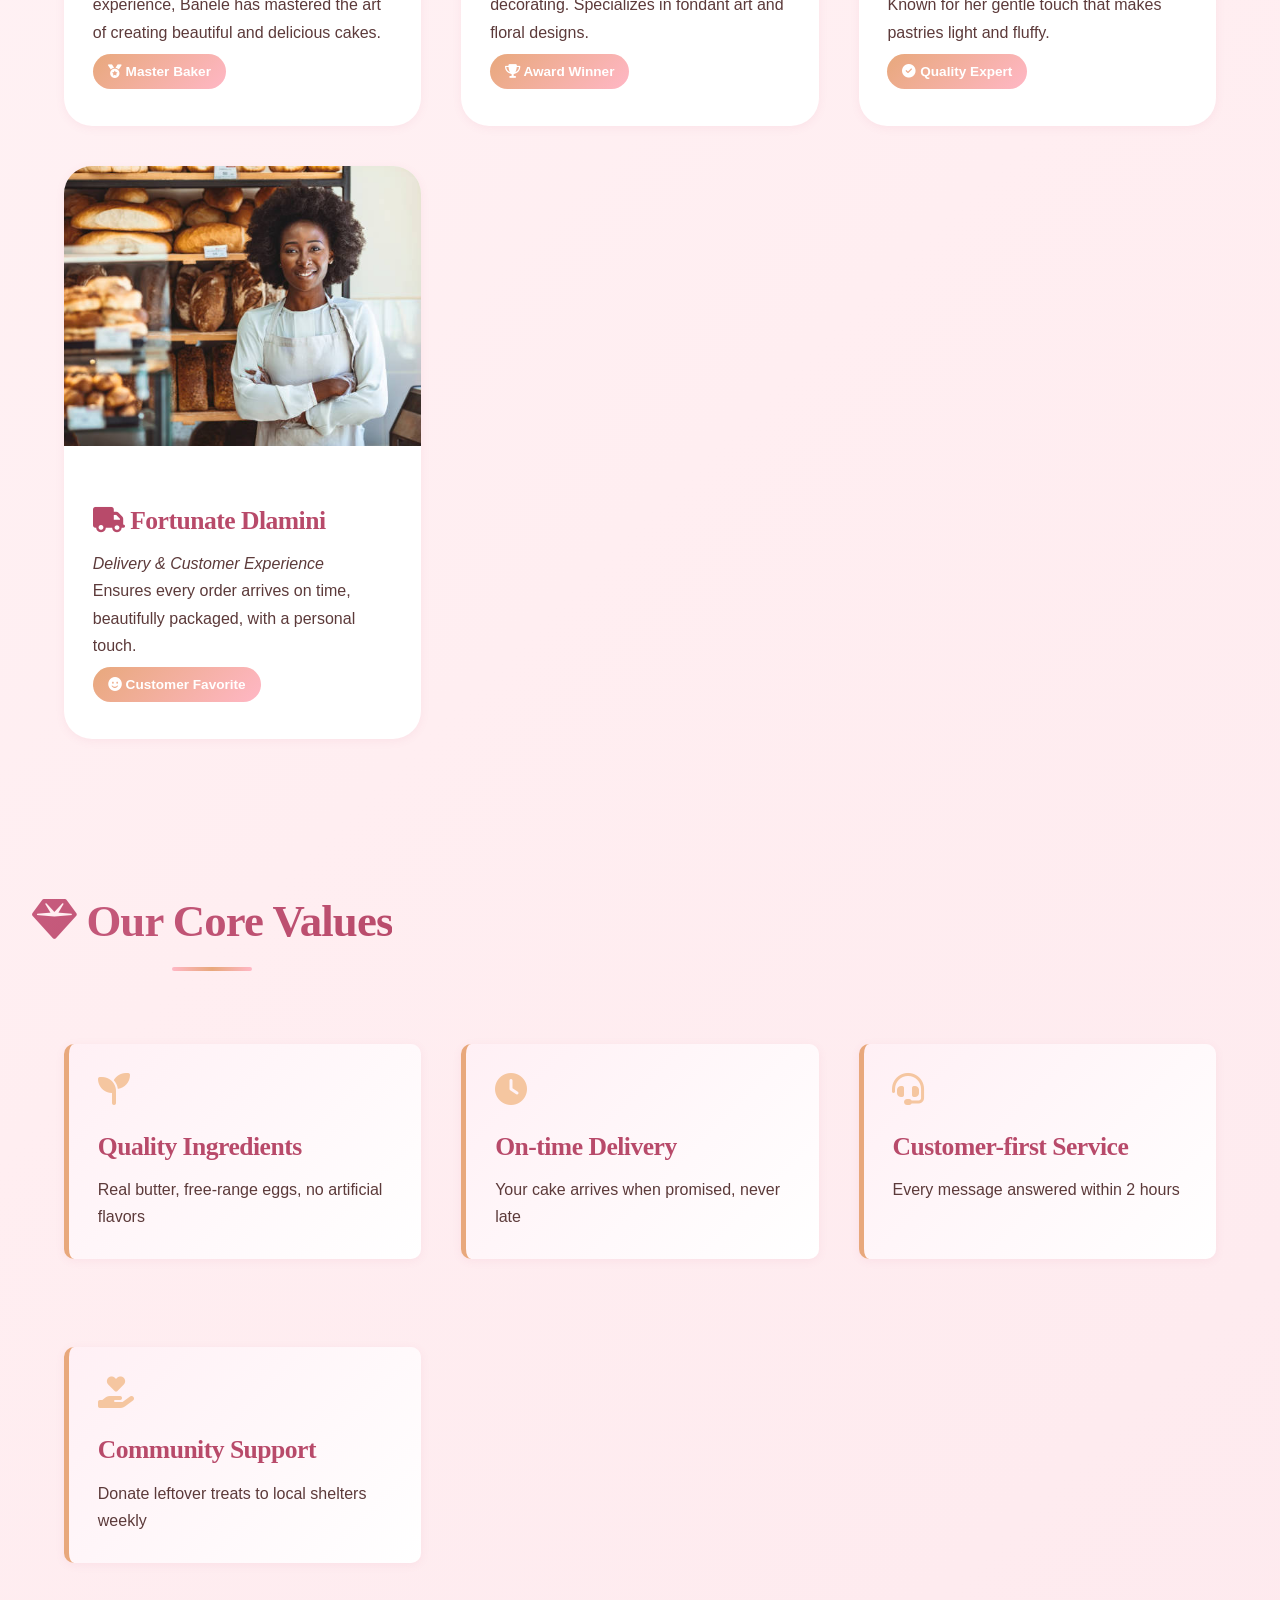
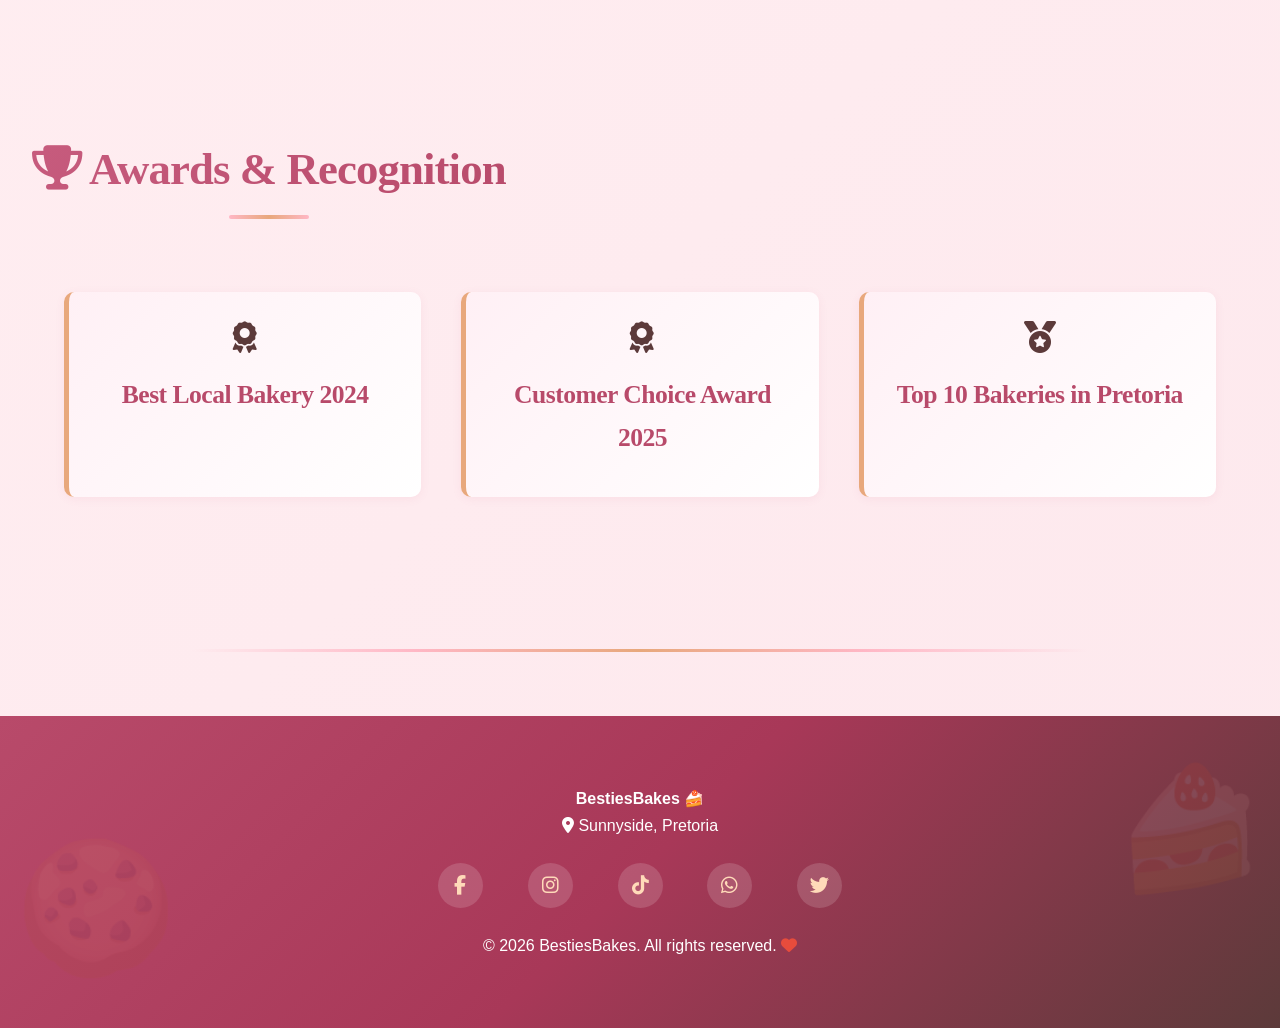
==== commit ac0d304f: "Update about.html" ====
--- a/about.html
+++ b/about.html
@@ -30,8 +30,7 @@
         <p><b>BestiesBakes</b> was founded in 2018 by two best friends who shared a love for baking and community. 
         What started as a small home kitchen has grown into a beloved local bakery in Sunnyside, Pretoria.</p>
         <p>We believe that <i>every celebration deserves something sweet</i>. Our mission is to  create joy through exceptional baked
-            goods made with integrity using  bring happiness 
-        through delicious, beautiful, and affordable treats. Every item is made from scratch using high-quality 
+            goods made with integrity using locally sourced ingredients,also to bring happiness through delicious, beautiful, and affordable treats. Every item is made from scratch using high-quality 
         ingredients — no shortcuts, no preservatives.</p>
         <p><i class="fas fa-quote-left"></i> Baking is love made visible <i class="fas fa-quote-right"></i></p>
     </div>
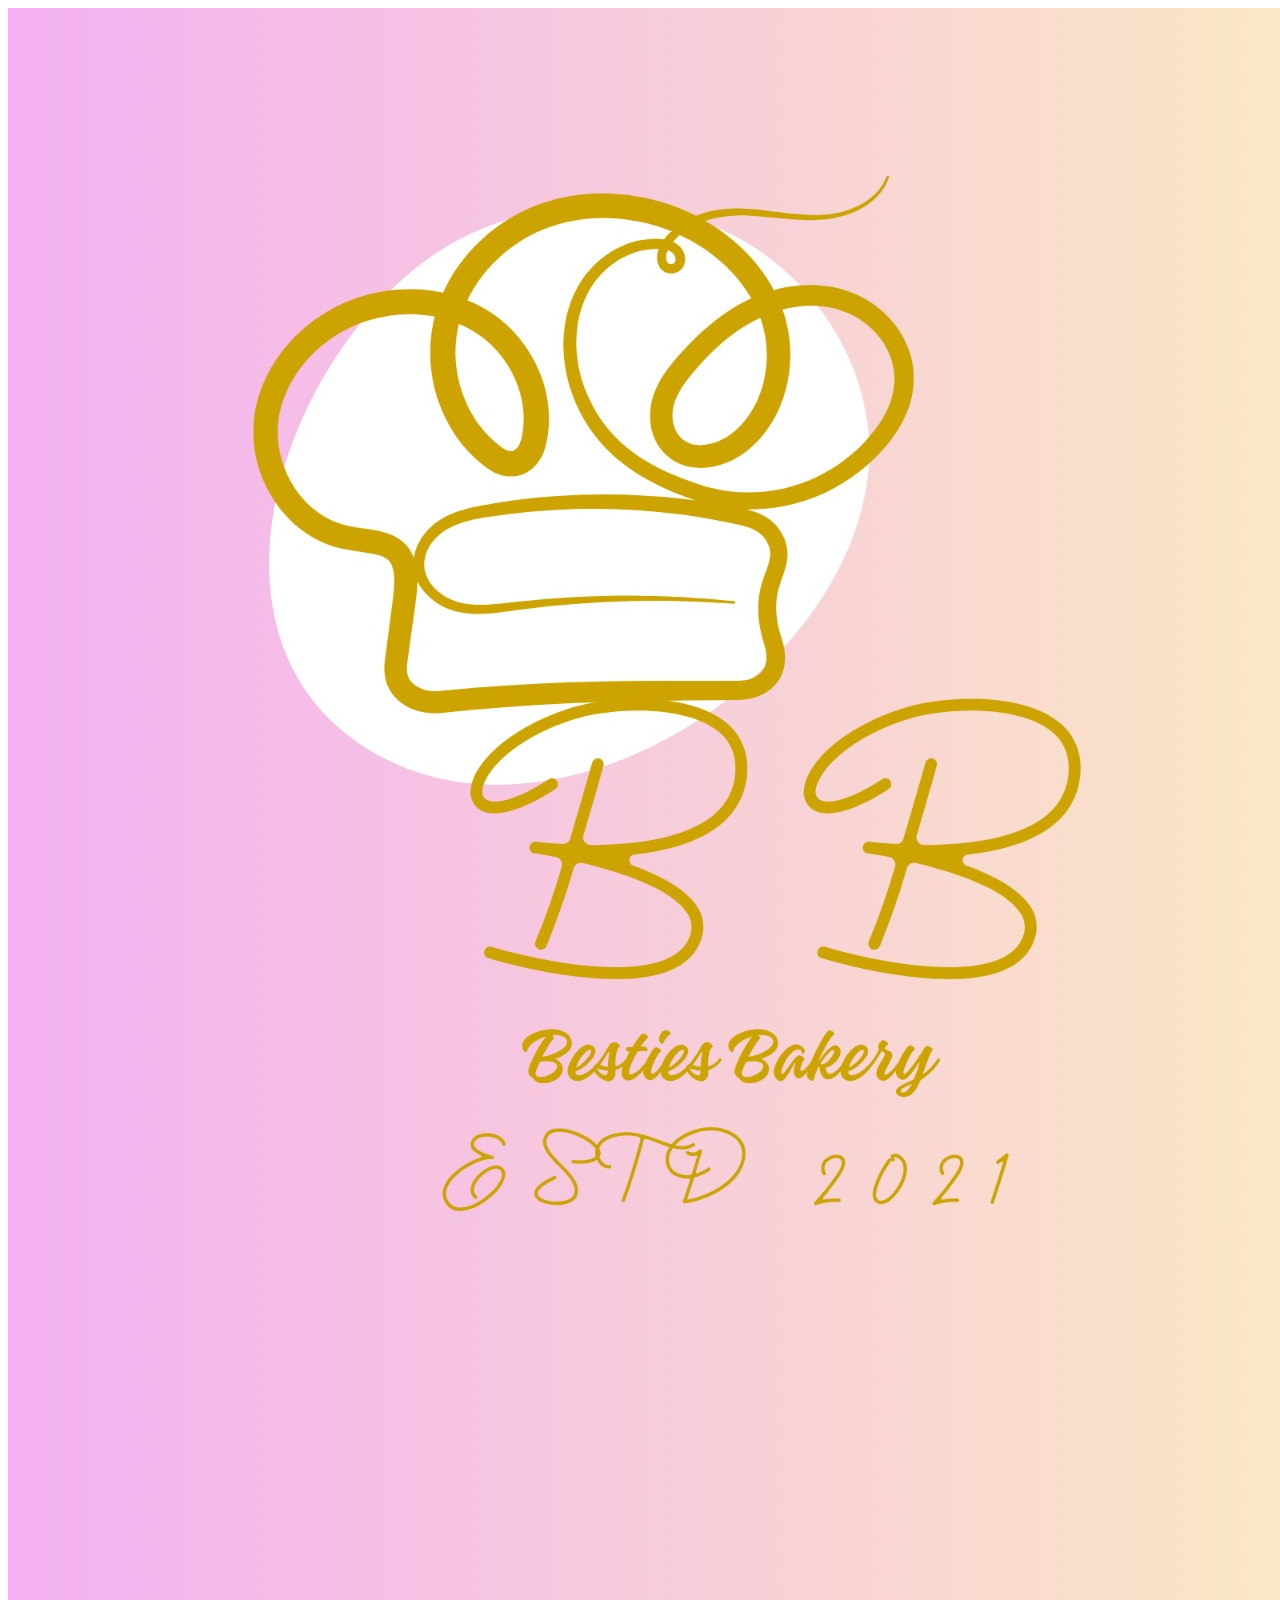
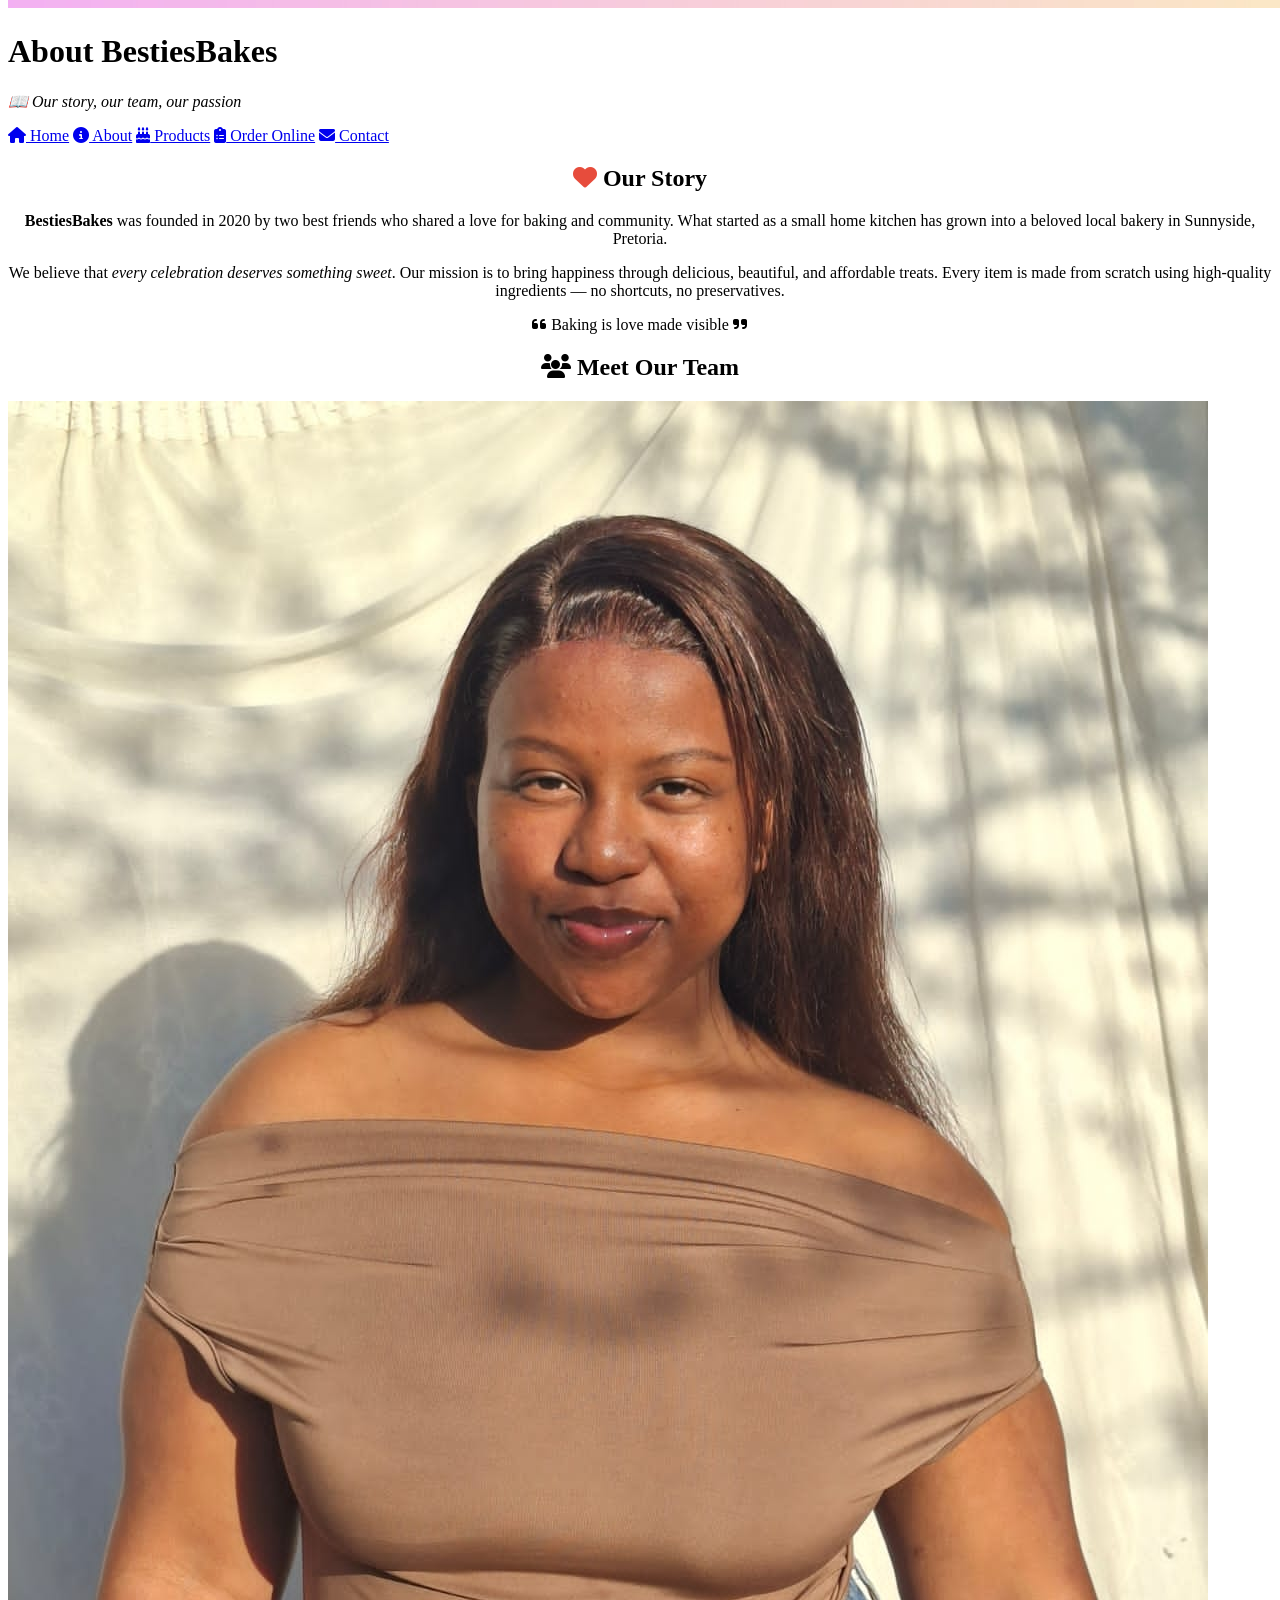
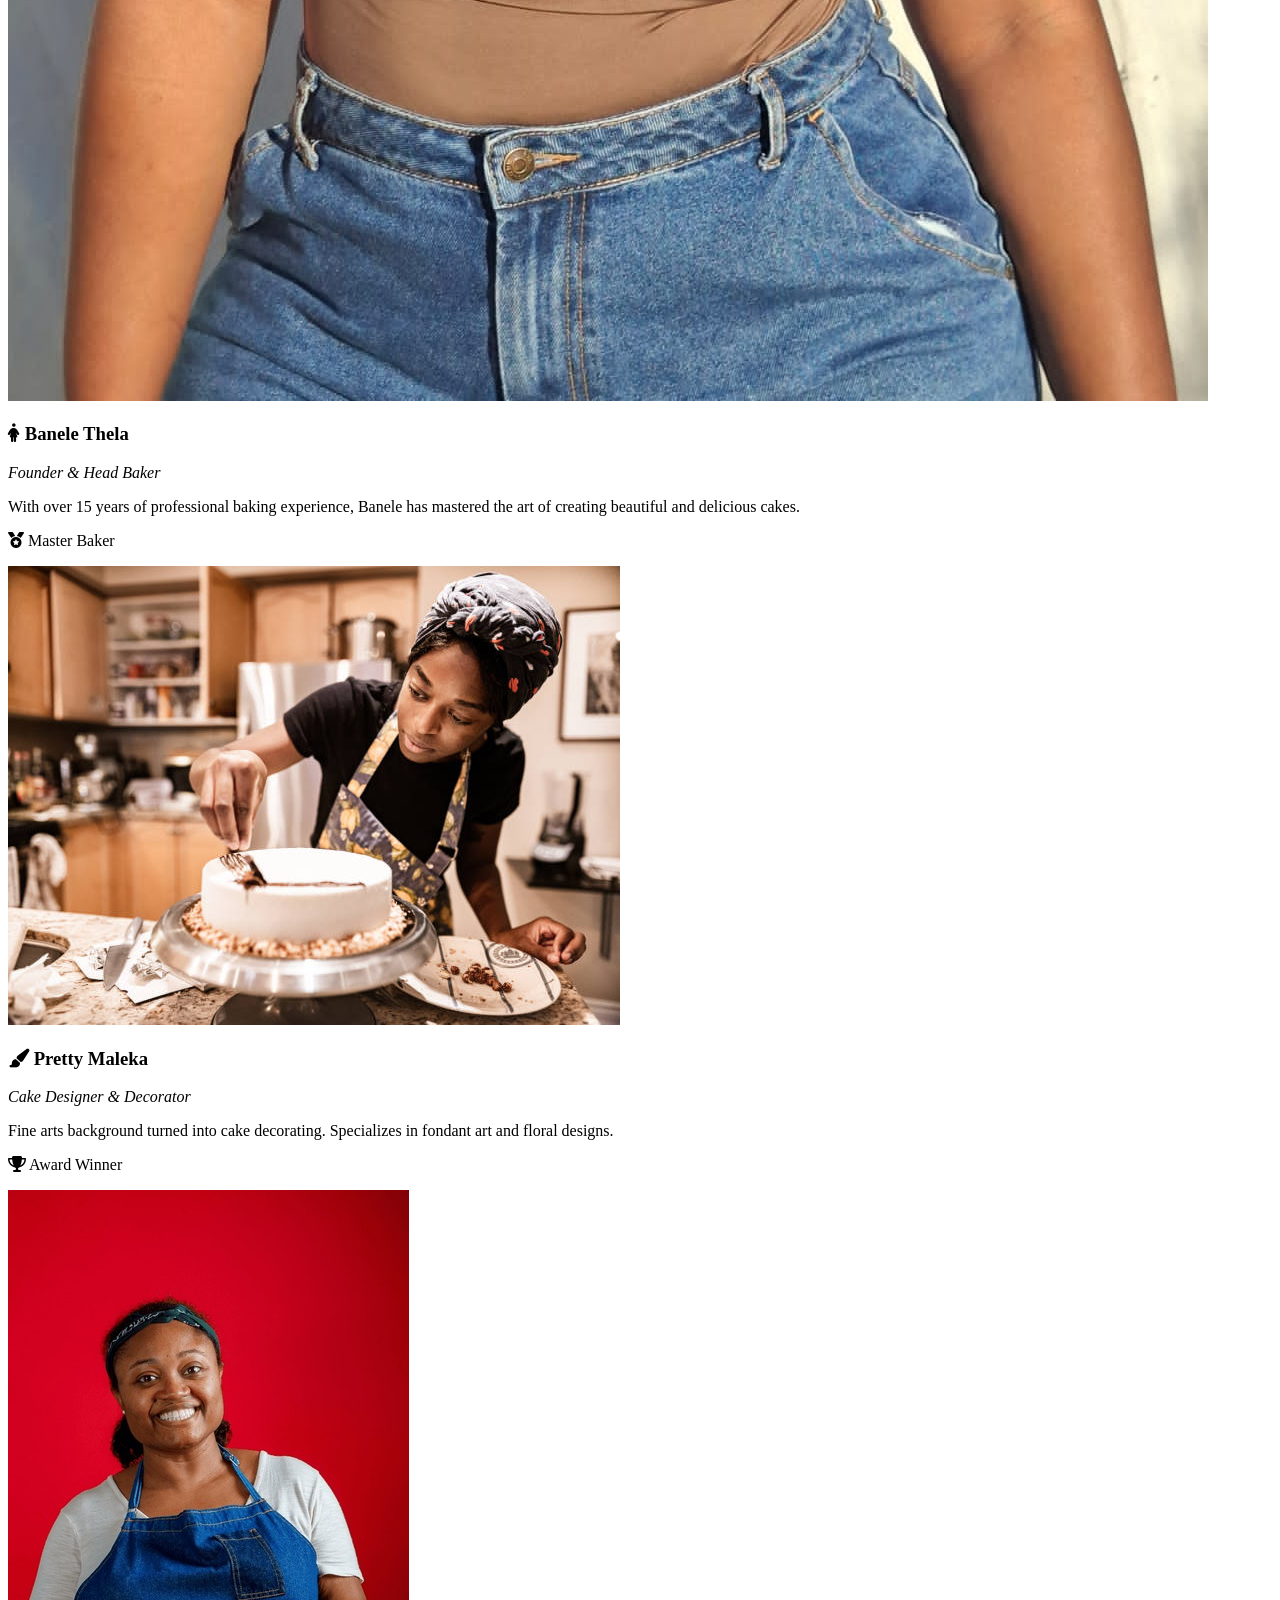
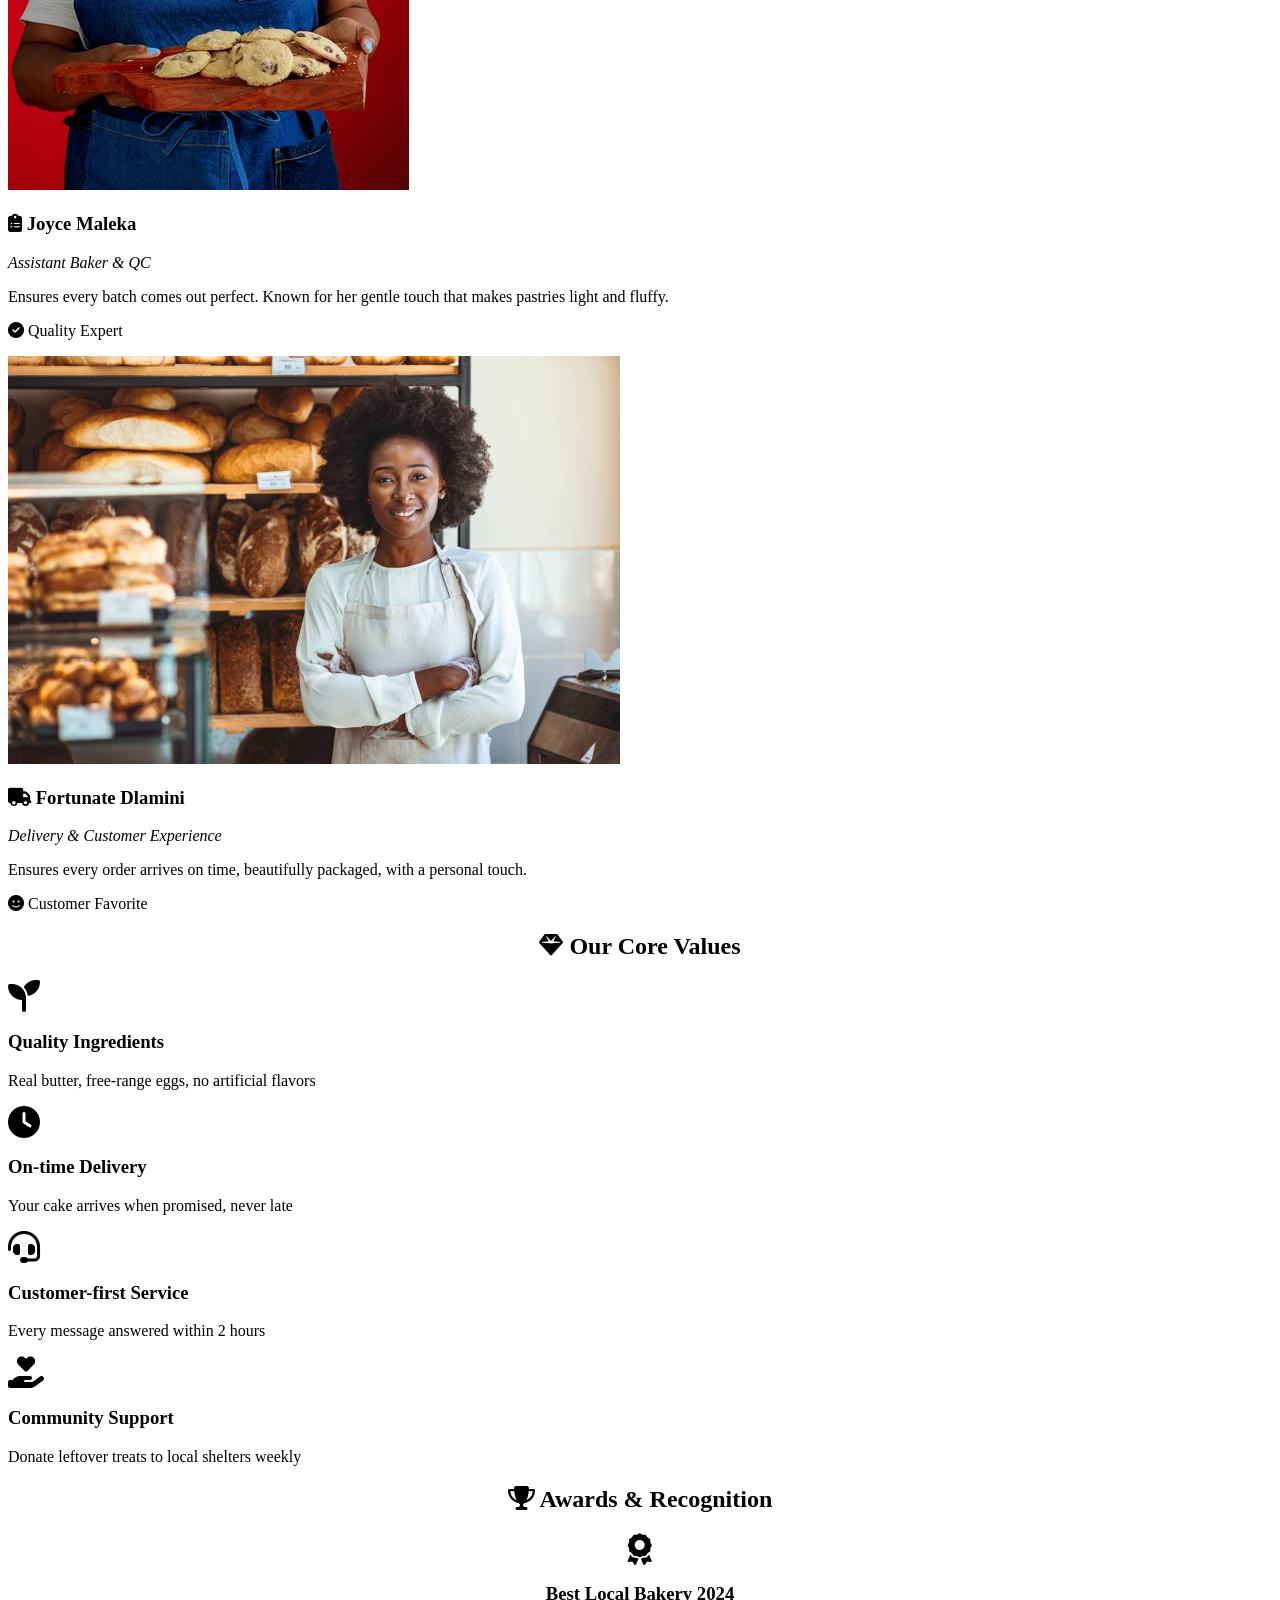
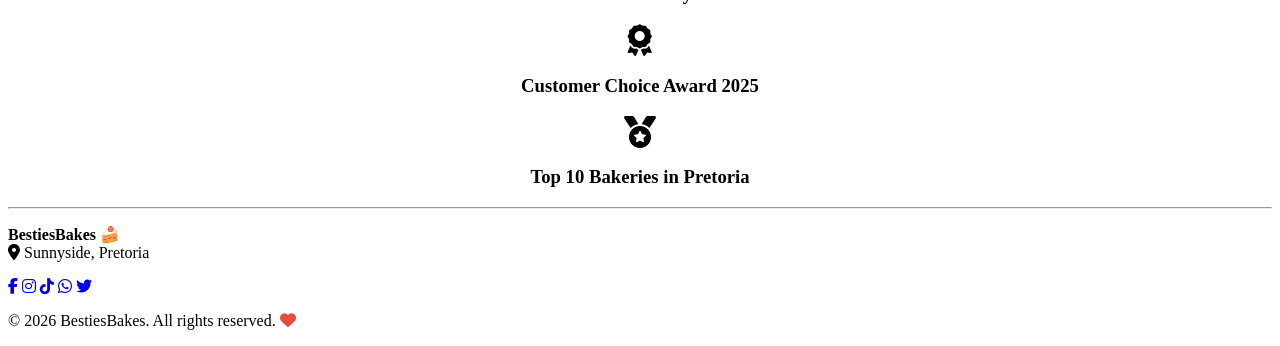
==== commit 2bedc03f: "Add files via upload" ====
--- a/about.html
+++ b/about.html
@@ -27,10 +27,10 @@
 <section class="section">
     <h2 style="text-align: center;"><i class="fas fa-heart" style="color: #e74c3c;"></i> Our Story</h2>
     <div class="highlight-box" style="text-align: center;">
-        <p><b>BestiesBakes</b> was founded in 2018 by two best friends who shared a love for baking and community. 
+        <p><b>BestiesBakes</b> was founded in 2020 by two best friends who shared a love for baking and community. 
         What started as a small home kitchen has grown into a beloved local bakery in Sunnyside, Pretoria.</p>
-        <p>We believe that <i>every celebration deserves something sweet</i>. Our mission is to  create joy through exceptional baked
-            goods made with integrity using locally sourced ingredients,also to bring happiness through delicious, beautiful, and affordable treats. Every item is made from scratch using high-quality 
+        <p>We believe that <i>every celebration deserves something sweet</i>. Our mission is to bring happiness 
+        through delicious, beautiful, and affordable treats. Every item is made from scratch using high-quality 
         ingredients — no shortcuts, no preservatives.</p>
         <p><i class="fas fa-quote-left"></i> Baking is love made visible <i class="fas fa-quote-right"></i></p>
     </div>
@@ -141,6 +141,6 @@
     
     <p>&copy; 2026 BestiesBakes. All rights reserved. <i class="fas fa-heart" style="color: #e74c3c;"></i></p>
 </footer>
-
+<script src="js/script.js"></script>
 </body>
 </html>
